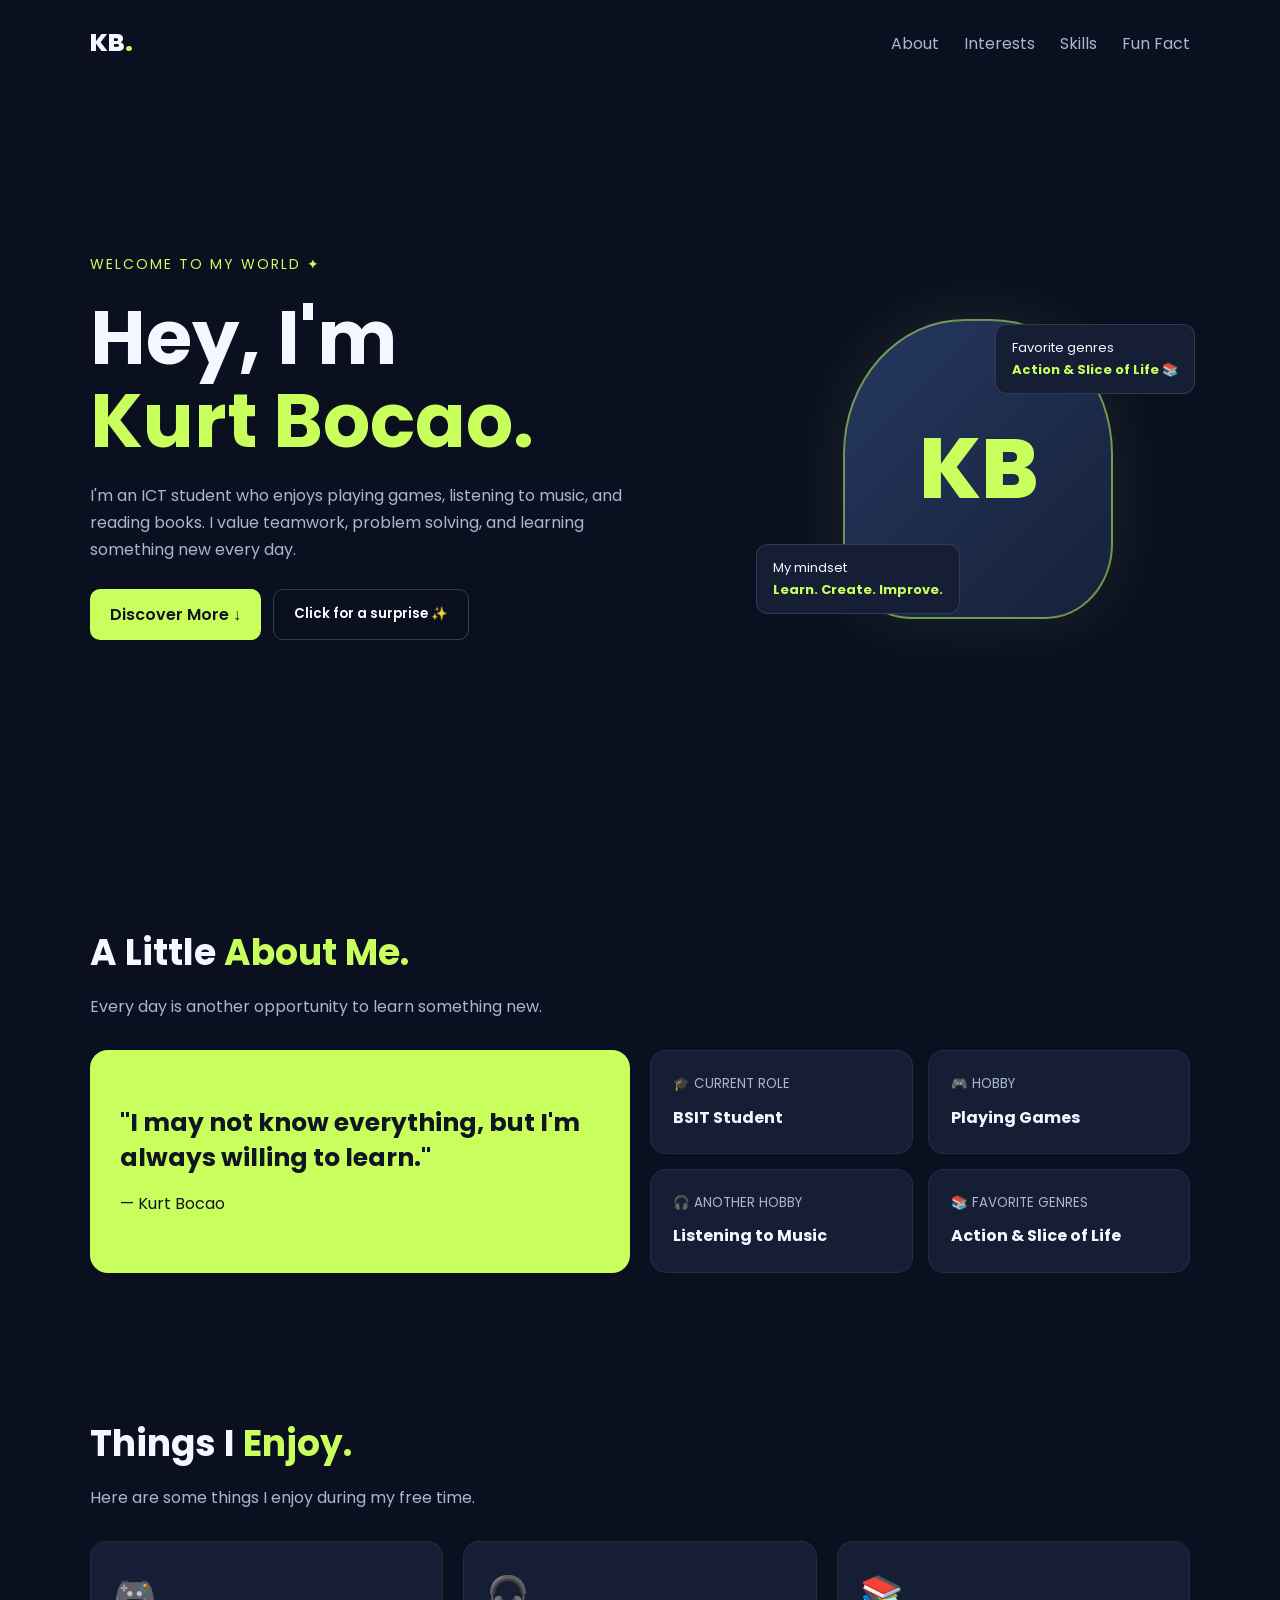
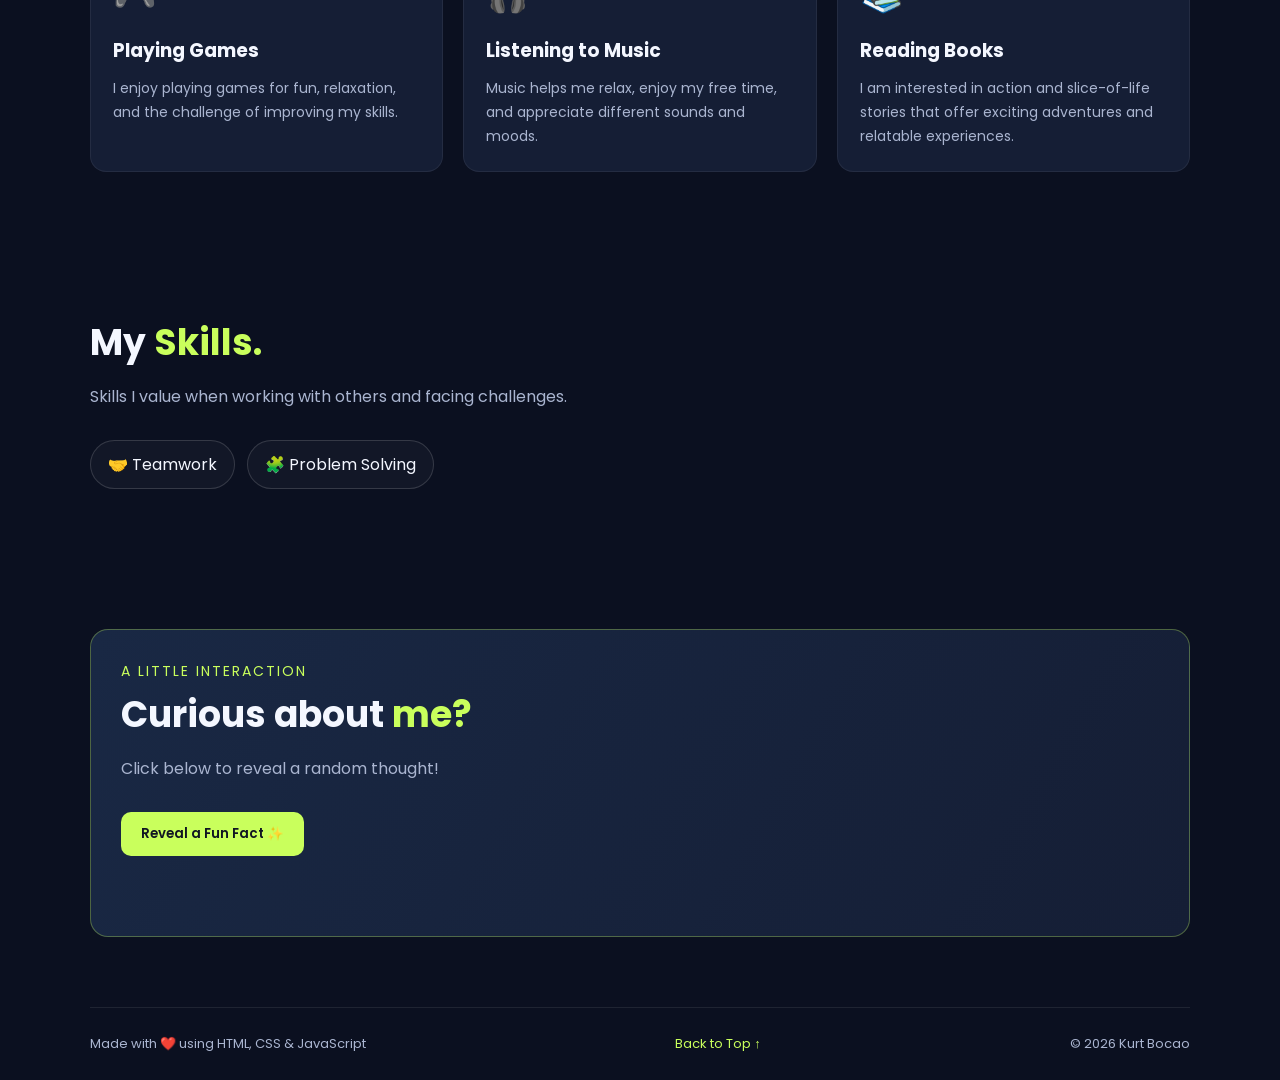
==== My personal website.html @ 8f509c67 "Add files via upload" ====
<!DOCTYPE html>
<html lang="en">
<head>
  <meta charset="UTF-8">
  <meta name="viewport" content="width=device-width, initial-scale=1.0">
  <title>Kurt Bocao | Personal Portfolio</title>
  <link rel="stylesheet" href="style.css">
</head>

<body>
<div class="container">

  <nav>
    <a href="#home" class="logo">KB<span>.</span></a>
    <div class="nav-links">
      <a href="#about">About</a>
      <a href="#interests">Interests</a>
      <a href="#skills">Skills</a>
      <a href="#fun">Fun Fact</a>
    </div>
  </nav>

  <main>
    <section class="hero" id="home">
      <div>
        <div class="tag">Welcome to my world ✦</div>
        <h1>Hey, I'm<br><span>Kurt Bocao.</span></h1>
        <p>
          I'm an ICT student who enjoys playing games, listening
          to music, and reading books. I value teamwork, problem
          solving, and learning something new every day.
        </p>

        <div class="buttons">
          <a class="btn primary" href="#about">Discover More ↓</a>
          <button class="btn secondary" id="helloBtn">
            Click for a surprise ✨
          </button>
        </div>
        <p id="helloMessage" class="message"></p>
      </div>

      <div class="profile">
        <div class="avatar">KB</div>
        <div class="floating one">
          Favorite genres
          <strong>Action & Slice of Life 📚</strong>
        </div>
        <div class="floating two">
          My mindset
          <strong>Learn. Create. Improve.</strong>
        </div>
      </div>
    </section>

    <section id="about" class="reveal">
      <h2 class="section-title">A Little <span>About Me.</span></h2>
      <p class="section-description">
        Every day is another opportunity to learn something new.
      </p>

      <div class="about-grid">
        <div class="quote">
          <h3>
            "I may not know everything, but I'm always willing to learn."
          </h3>
          <p>— Kurt Bocao</p>
        </div>

        <div class="facts">
          <div class="fact">
            <small>🎓 CURRENT ROLE</small>
            <strong>BSIT Student</strong>
          </div>
          <div class="fact">
            <small>🎮 HOBBY</small>
            <strong>Playing Games</strong>
          </div>
          <div class="fact">
            <small>🎧 ANOTHER HOBBY</small>
            <strong>Listening to Music</strong>
          </div>
          <div class="fact">
            <small>📚 FAVORITE GENRES</small>
            <strong>Action & Slice of Life</strong>
          </div>
        </div>
      </div>
    </section>

    <section id="interests" class="reveal">
      <h2 class="section-title">Things I <span>Enjoy.</span></h2>
      <p class="section-description">
        Here are some things I enjoy during my free time.
      </p>

      <div class="grid">
        <div class="card">
          <div class="icon">🎮</div>
          <h3>Playing Games</h3>
          <p>
            I enjoy playing games for fun, relaxation, and the
            challenge of improving my skills.
          </p>
        </div>

        <div class="card">
          <div class="icon">🎧</div>
          <h3>Listening to Music</h3>
          <p>
            Music helps me relax, enjoy my free time, and
            appreciate different sounds and moods.
          </p>
        </div>

        <div class="card">
          <div class="icon">📚</div>
          <h3>Reading Books</h3>
          <p>
            I am interested in action and slice-of-life stories
            that offer exciting adventures and relatable experiences.
          </p>
        </div>
      </div>
    </section>

    <section id="skills" class="reveal">
      <h2 class="section-title">My <span>Skills.</span></h2>
      <p class="section-description">
        Skills I value when working with others and facing challenges.
      </p>

      <div class="skills">
        <span class="skill">🤝 Teamwork</span>
        <span class="skill">🧩 Problem Solving</span>
      </div>
    </section>

    <section id="fun" class="reveal">
      <div class="interactive">
        <div class="tag">A little interaction</div>
        <h2 class="section-title">Curious about <span>me?</span></h2>
        <p class="section-description">
          Click below to reveal a random thought!
        </p>

        <button class="btn primary" id="factBtn">
          Reveal a Fun Fact ✨
        </button>
        <p id="fact" aria-live="polite"></p>
      </div>
    </section>
  </main>

  <footer>
    <span>Made with ❤️ using HTML, CSS & JavaScript</span>
    <a href="#home">Back to Top ↑</a>
    <span>© <span id="year"></span> Kurt Bocao</span>
  </footer>

</div>

<script src="script.js"></script>
</body>
</html>
---- style.css ----
@import url('https://fonts.googleapis.com/css2?family=Poppins:wght@400;500;600;700;800&display=swap');

:root {
  --bg: #0b1020;
  --card: #151e35;
  --text: #f4f7ff;
  --muted: #aab5d0;
  --lime: #c9ff5c;
  --cyan: #65e6ff;
}

* {
  box-sizing: border-box;
  margin: 0;
  padding: 0;
  scroll-behavior: smooth;
}

body {
  font-family: 'Poppins', sans-serif;
  background: var(--bg);
  color: var(--text);
  line-height: 1.7;
}

a {
  color: inherit;
  text-decoration: none;
}

.container {
  width: 90%;
  max-width: 1100px;
  margin: auto;
}

nav {
  display: flex;
  justify-content: space-between;
  align-items: center;
  padding: 22px 0;
}

.logo {
  font-size: 25px;
  font-weight: 800;
}

.logo span,
.section-title span {
  color: var(--lime);
}

.nav-links {
  display: flex;
  gap: 25px;
  color: var(--muted);
}

.nav-links a:hover {
  color: var(--lime);
}

.hero {
  min-height: 85vh;
  display: grid;
  grid-template-columns: 1.2fr 0.8fr;
  align-items: center;
  gap: 40px;
  padding: 50px 0;
}

.tag {
  color: var(--lime);
  font-size: 14px;
  letter-spacing: 2px;
  text-transform: uppercase;
}

h1 {
  font-size: clamp(45px, 7vw, 75px);
  line-height: 1.1;
  margin: 20px 0;
  overflow-wrap: anywhere;
}

h1 span {
  color: var(--lime);
}

.hero p {
  color: var(--muted);
  max-width: 550px;
}

.buttons {
  display: flex;
  flex-wrap: wrap;
  gap: 12px;
  margin-top: 25px;
}

.btn {
  padding: 12px 20px;
  border-radius: 10px;
  border: 1px solid #ffffff30;
  cursor: pointer;
  font-family: inherit;
  font-weight: 600;
  transition: 0.3s;
}

.primary {
  background: var(--lime);
  color: #101522;
  border: none;
}

.secondary {
  background: transparent;
  color: white;
}

.btn:hover {
  transform: translateY(-4px);
}

.message {
  margin-top: 15px;
  color: var(--lime) !important;
  min-height: 30px;
}

.profile {
  display: flex;
  justify-content: center;
  align-items: center;
  position: relative;
  min-height: 350px;
}

.avatar {
  width: 270px;
  height: 300px;
  border-radius: 45% 45% 25% 25%;
  background: linear-gradient(135deg, #24385f, #17213a);
  border: 2px solid #c9ff5c80;
  display: flex;
  justify-content: center;
  align-items: center;
  font-size: 85px;
  font-weight: 800;
  color: var(--lime);
  box-shadow: 0 0 60px #c9ff5c18;
  animation: float 4s ease-in-out infinite;
  overflow: hidden;
}

.avatar img {
  width: 100%;
  height: 100%;
  object-fit: cover;
}

.floating {
  position: absolute;
  background: var(--card);
  padding: 12px 16px;
  border-radius: 12px;
  border: 1px solid #ffffff20;
  font-size: 13px;
  animation: float 3s ease-in-out infinite;
  z-index: 1;
}

.floating strong {
  display: block;
  color: var(--lime);
}

.one {
  top: 30px;
  right: -5px;
}

.two {
  bottom: 30px;
  left: -10px;
  animation-delay: 1s;
}

section {
  padding: 70px 0;
  scroll-margin-top: 20px;
}

.section-title {
  font-size: 36px;
  margin-bottom: 10px;
}

.section-description {
  color: var(--muted);
  margin-bottom: 30px;
}

.about-grid {
  display: grid;
  grid-template-columns: 1fr 1fr;
  gap: 20px;
}

.quote {
  background: var(--lime);
  color: #101522;
  border-radius: 18px;
  padding: 30px;
  display: flex;
  flex-direction: column;
  justify-content: center;
}

.quote h3 {
  font-size: 25px;
  line-height: 1.4;
}

.quote p {
  margin-top: 15px;
}

.facts {
  display: grid;
  grid-template-columns: 1fr 1fr;
  gap: 15px;
}

.fact,
.card {
  background: var(--card);
  padding: 22px;
  border-radius: 16px;
  border: 1px solid #ffffff10;
  transition: 0.3s;
  overflow-wrap: anywhere;
}

.fact:hover,
.card:hover {
  transform: translateY(-6px);
  border-color: var(--lime);
}

.fact small {
  color: var(--muted);
  display: block;
  margin-bottom: 8px;
}

.grid {
  display: grid;
  grid-template-columns: repeat(3, 1fr);
  gap: 20px;
}

.icon {
  font-size: 35px;
  margin-bottom: 12px;
}

.card h3 {
  margin-bottom: 10px;
}

.card p {
  color: var(--muted);
  font-size: 14px;
}

.skills {
  display: flex;
  flex-wrap: wrap;
  gap: 12px;
}

.skill {
  padding: 10px 17px;
  border: 1px solid #ffffff25;
  border-radius: 30px;
  background: #ffffff08;
  transition: 0.3s;
}

.skill:hover {
  background: var(--lime);
  color: #101522;
}

.interactive {
  background: linear-gradient(120deg, #192844, #151e35);
  padding: 30px;
  border-radius: 18px;
  border: 1px solid #c9ff5c50;
}

#fact {
  color: var(--cyan);
  margin-top: 20px;
  min-height: 30px;
}

footer {
  border-top: 1px solid #ffffff15;
  padding: 25px 0;
  display: flex;
  justify-content: space-between;
  gap: 15px;
  color: var(--muted);
  font-size: 13px;
}

footer a {
  color: var(--lime);
}

.reveal {
  opacity: 0;
  transform: translateY(25px);
  transition: opacity 0.8s, transform 0.8s;
}

.reveal.show {
  opacity: 1;
  transform: translateY(0);
}

@keyframes float {
  0%, 100% {
    transform: translateY(0);
  }

  50% {
    transform: translateY(-12px);
  }
}

@media (max-width: 750px) {
  .nav-links {
    display: none;
  }

  .hero {
    grid-template-columns: 1fr;
    text-align: center;
    padding-top: 30px;
  }

  .hero p {
    margin-left: auto;
    margin-right: auto;
  }

  .buttons {
    justify-content: center;
  }

  .profile {
    grid-row: 1;
    margin-bottom: 30px;
  }

  .avatar {
    width: 220px;
    height: 240px;
  }

  .one {
    right: 0;
  }

  .two {
    left: 0;
  }

  .about-grid,
  .grid {
    grid-template-columns: 1fr;
  }

  .section-title {
    font-size: 29px;
  }

  footer {
    flex-direction: column;
  }
}

@media (prefers-reduced-motion: reduce) {
  *,
  *::before,
  *::after {
    animation: none !important;
    transition: none !important;
    scroll-behavior: auto !important;
  }

  .reveal {
    opacity: 1;
    transform: none;
  }
}
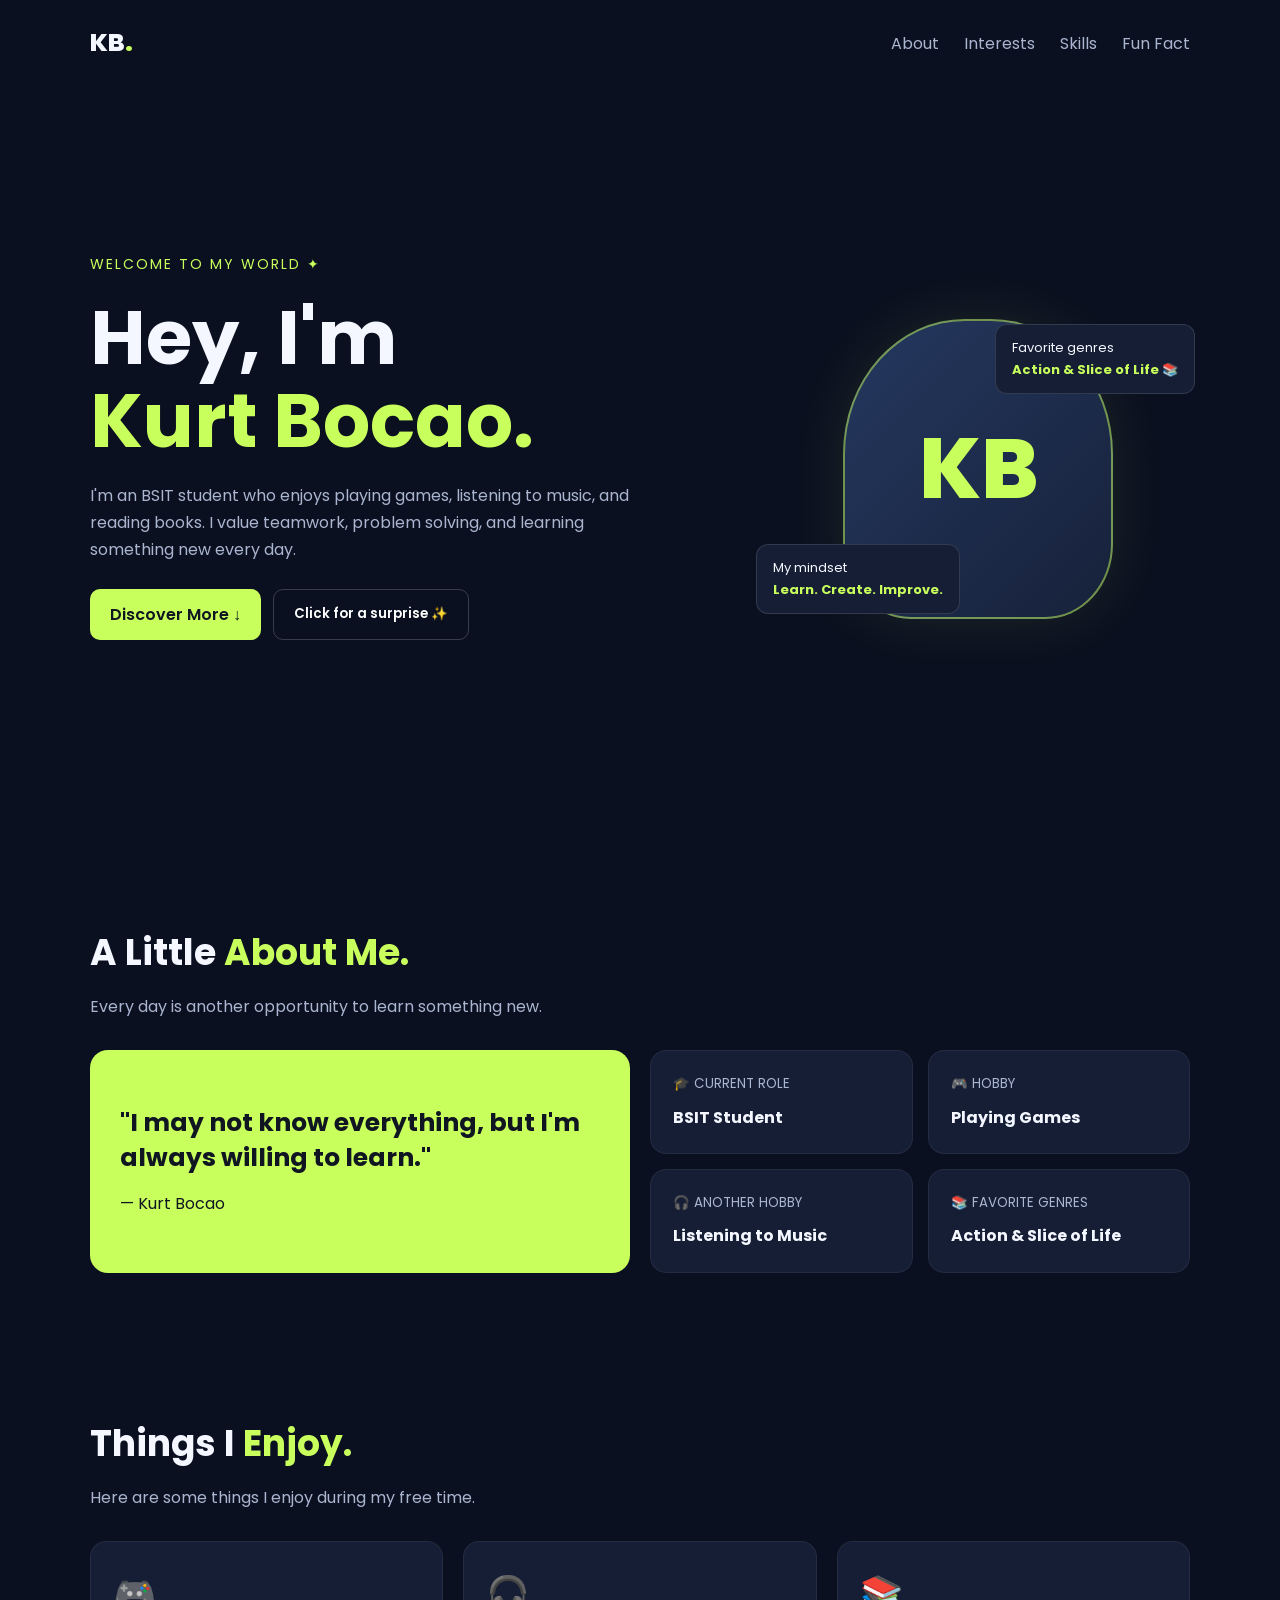
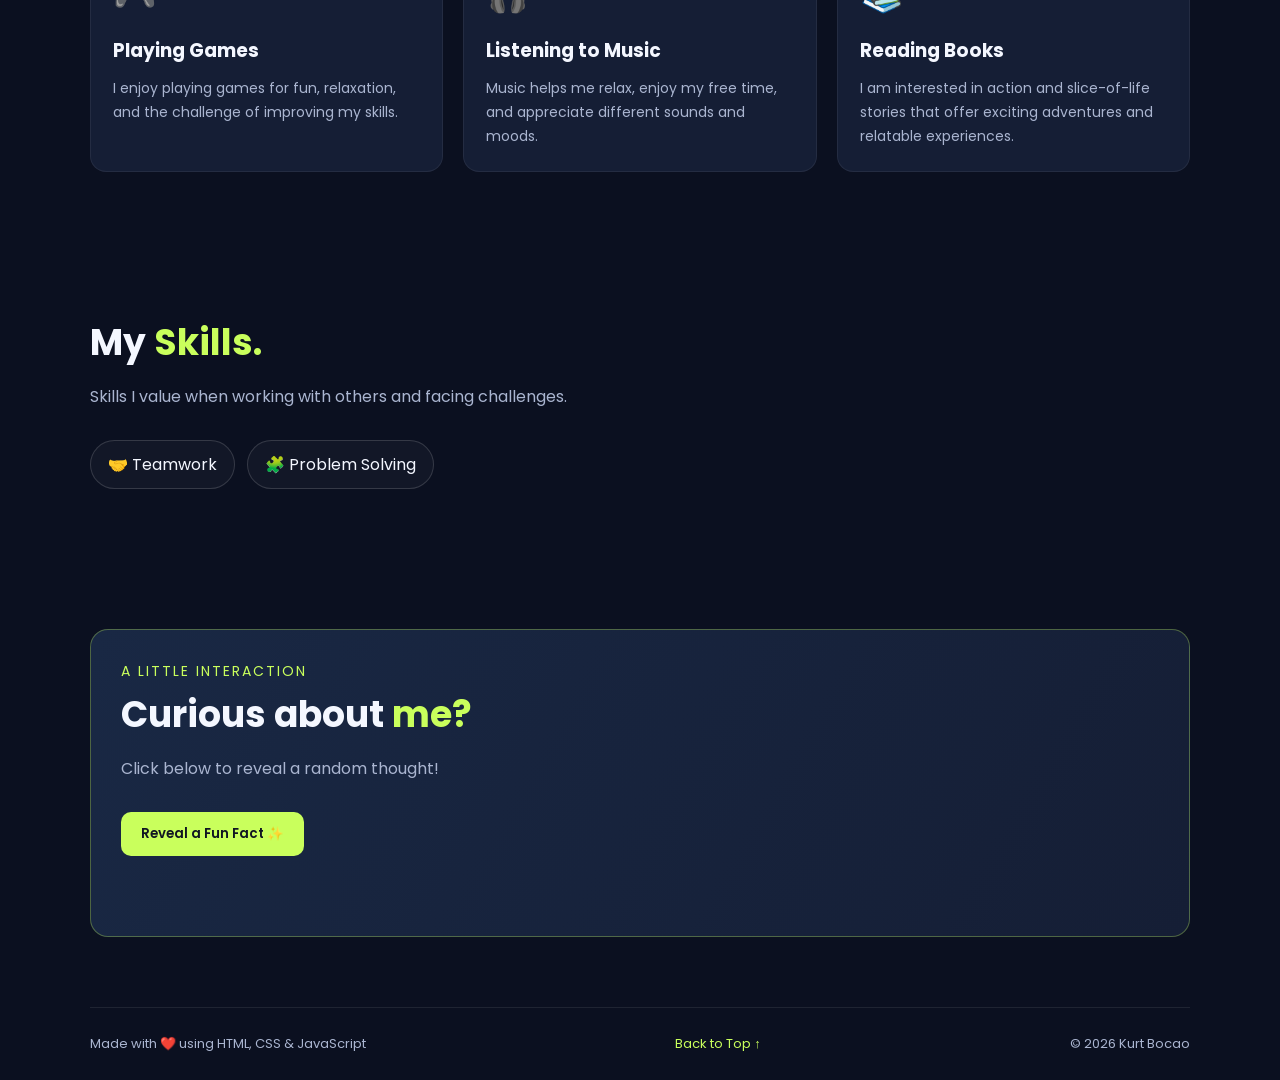
==== commit 1af93843: "Fix HTML formatting and update content" ====
--- a/My personal website.html
+++ b/My personal website.html
@@ -27,7 +27,7 @@
         <div class="tag">Welcome to my world ✦</div>
         <h1>Hey, I'm<br><span>Kurt Bocao.</span></h1>
         <p>
-          I'm an ICT student who enjoys playing games, listening
+          I'm an BSIT student who enjoys playing games, listening
           to music, and reading books. I value teamwork, problem
           solving, and learning something new every day.
         </p>
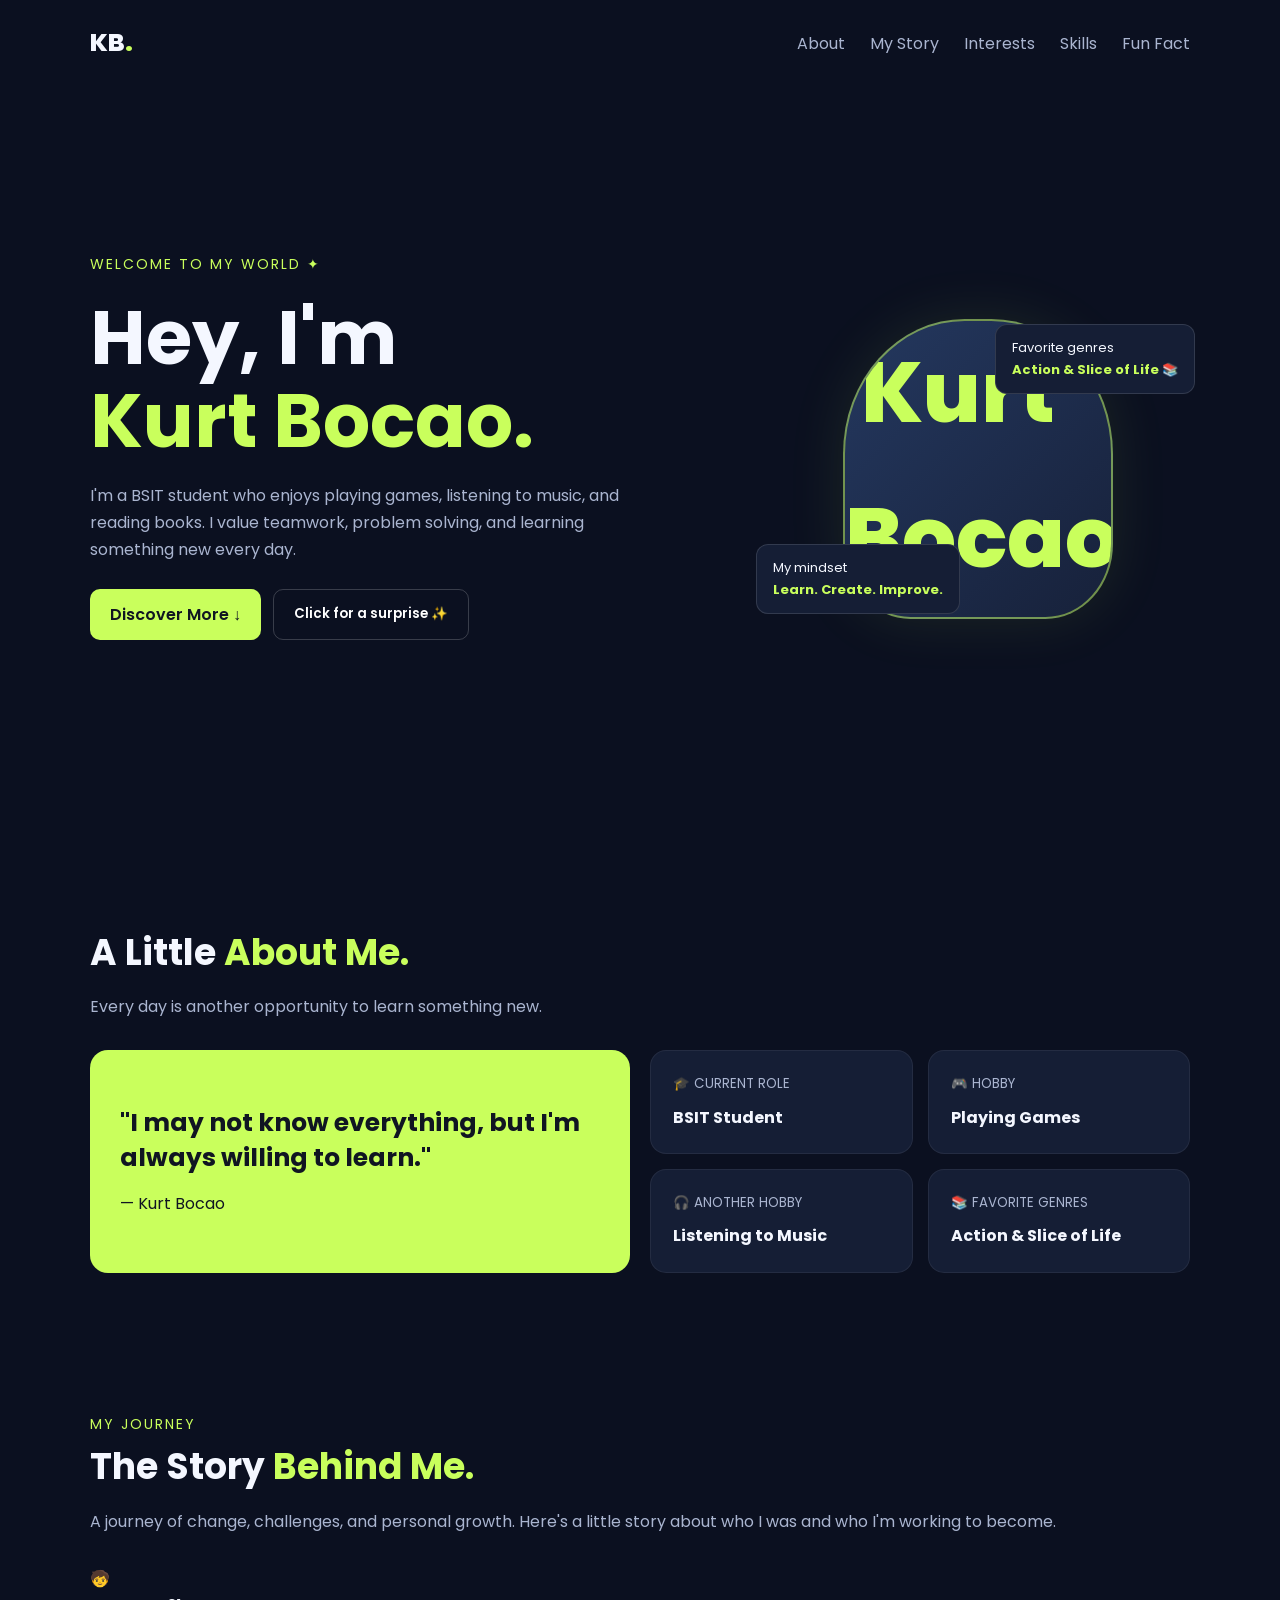
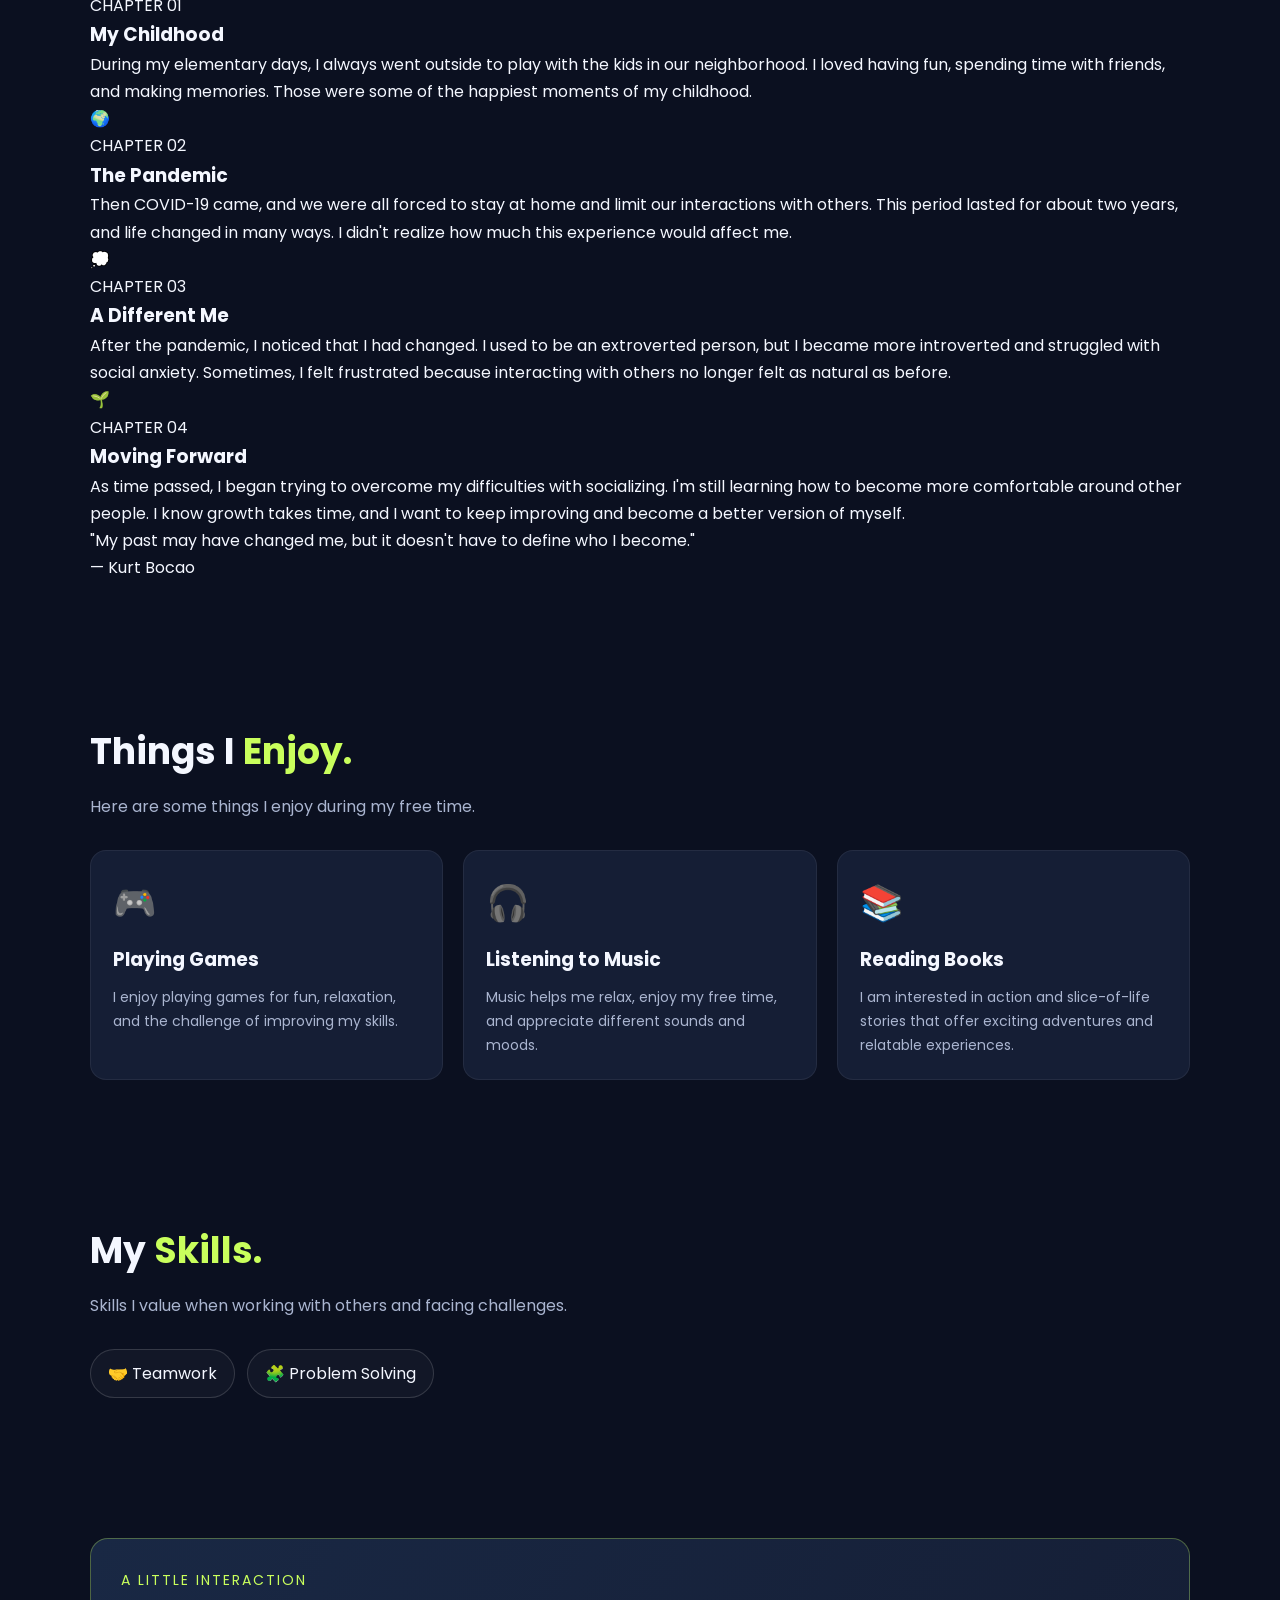
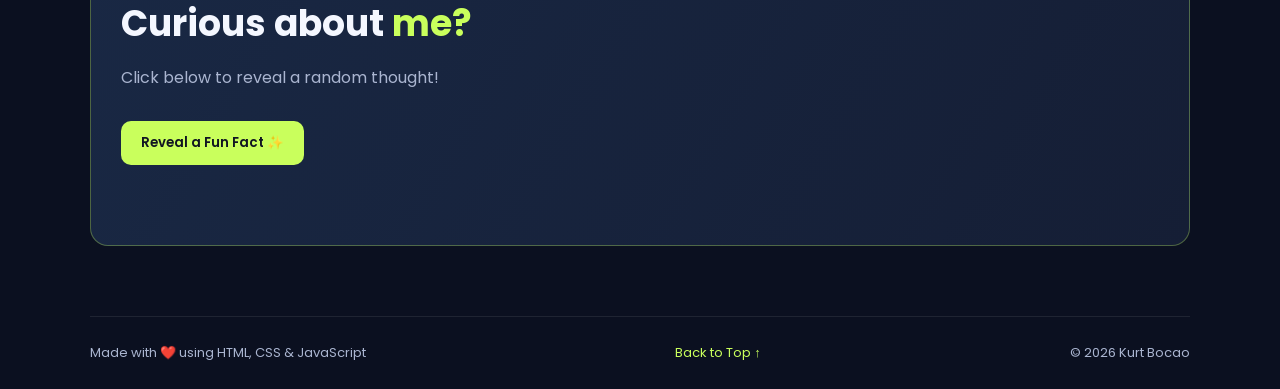
==== commit a6d729df: "Update My personal website.html" ====
--- a/My personal website.html
+++ b/My personal website.html
@@ -15,6 +15,7 @@
     <a href="#home" class="logo">KB<span>.</span></a>
     <div class="nav-links">
       <a href="#about">About</a>
+      <a href="#story">My Story</a>
       <a href="#interests">Interests</a>
       <a href="#skills">Skills</a>
       <a href="#fun">Fun Fact</a>
@@ -22,12 +23,13 @@
   </nav>
 
   <main>
+    <!-- HOME -->
     <section class="hero" id="home">
       <div>
         <div class="tag">Welcome to my world ✦</div>
         <h1>Hey, I'm<br><span>Kurt Bocao.</span></h1>
         <p>
-          I'm an BSIT student who enjoys playing games, listening
+          I'm a BSIT student who enjoys playing games, listening
           to music, and reading books. I value teamwork, problem
           solving, and learning something new every day.
         </p>
@@ -42,7 +44,9 @@
       </div>
 
       <div class="profile">
-        <div class="avatar">KB</div>
+        <div class="avatar">
+          <img src="imgs/pict.jpg" alt="Kurt Bocao">
+        </div>
         <div class="floating one">
           Favorite genres
           <strong>Action & Slice of Life 📚</strong>
@@ -54,6 +58,7 @@
       </div>
     </section>
 
+    <!-- ABOUT ME -->
     <section id="about" class="reveal">
       <h2 class="section-title">A Little <span>About Me.</span></h2>
       <p class="section-description">
@@ -89,6 +94,86 @@
       </div>
     </section>
 
+    <!-- MY STORY -->
+    <section id="story" class="reveal">
+      <div class="tag">My Journey</div>
+
+      <h2 class="section-title">
+        The Story <span>Behind Me.</span>
+      </h2>
+
+      <p class="section-description">
+        A journey of change, challenges, and personal growth.
+        Here's a little story about who I was and who I'm
+        working to become.
+      </p>
+
+      <div class="story-grid">
+
+        <div class="story-card">
+          <div class="story-icon">🧒</div>
+          <span class="story-label">CHAPTER 01</span>
+          <h3>My Childhood</h3>
+          <p>
+            During my elementary days, I always went outside
+            to play with the kids in our neighborhood. I loved
+            having fun, spending time with friends, and making
+            memories. Those were some of the happiest moments
+            of my childhood.
+          </p>
+        </div>
+
+        <div class="story-card">
+          <div class="story-icon">🌍</div>
+          <span class="story-label">CHAPTER 02</span>
+          <h3>The Pandemic</h3>
+          <p>
+            Then COVID-19 came, and we were all forced to stay
+            at home and limit our interactions with others.
+            This period lasted for about two years, and life
+            changed in many ways. I didn't realize how much
+            this experience would affect me.
+          </p>
+        </div>
+
+        <div class="story-card">
+          <div class="story-icon">💭</div>
+          <span class="story-label">CHAPTER 03</span>
+          <h3>A Different Me</h3>
+          <p>
+            After the pandemic, I noticed that I had changed.
+            I used to be an extroverted person, but I became
+            more introverted and struggled with social anxiety.
+            Sometimes, I felt frustrated because interacting
+            with others no longer felt as natural as before.
+          </p>
+        </div>
+
+        <div class="story-card">
+          <div class="story-icon">🌱</div>
+          <span class="story-label">CHAPTER 04</span>
+          <h3>Moving Forward</h3>
+          <p>
+            As time passed, I began trying to overcome my
+            difficulties with socializing. I'm still learning
+            how to become more comfortable around other people.
+            I know growth takes time, and I want to keep
+            improving and become a better version of myself.
+          </p>
+        </div>
+
+      </div>
+
+      <div class="story-quote">
+        <p>
+          "My past may have changed me, but it doesn't have
+          to define who I become."
+        </p>
+        <span>— Kurt Bocao</span>
+      </div>
+    </section>
+
+    <!-- INTERESTS -->
     <section id="interests" class="reveal">
       <h2 class="section-title">Things I <span>Enjoy.</span></h2>
       <p class="section-description">
@@ -125,6 +210,7 @@
       </div>
     </section>
 
+    <!-- SKILLS -->
     <section id="skills" class="reveal">
       <h2 class="section-title">My <span>Skills.</span></h2>
       <p class="section-description">
@@ -137,6 +223,7 @@
       </div>
     </section>
 
+    <!-- FUN FACT -->
     <section id="fun" class="reveal">
       <div class="interactive">
         <div class="tag">A little interaction</div>
@@ -153,6 +240,7 @@
     </section>
   </main>
 
+  <!-- FOOTER -->
   <footer>
     <span>Made with ❤️ using HTML, CSS & JavaScript</span>
     <a href="#home">Back to Top ↑</a>
